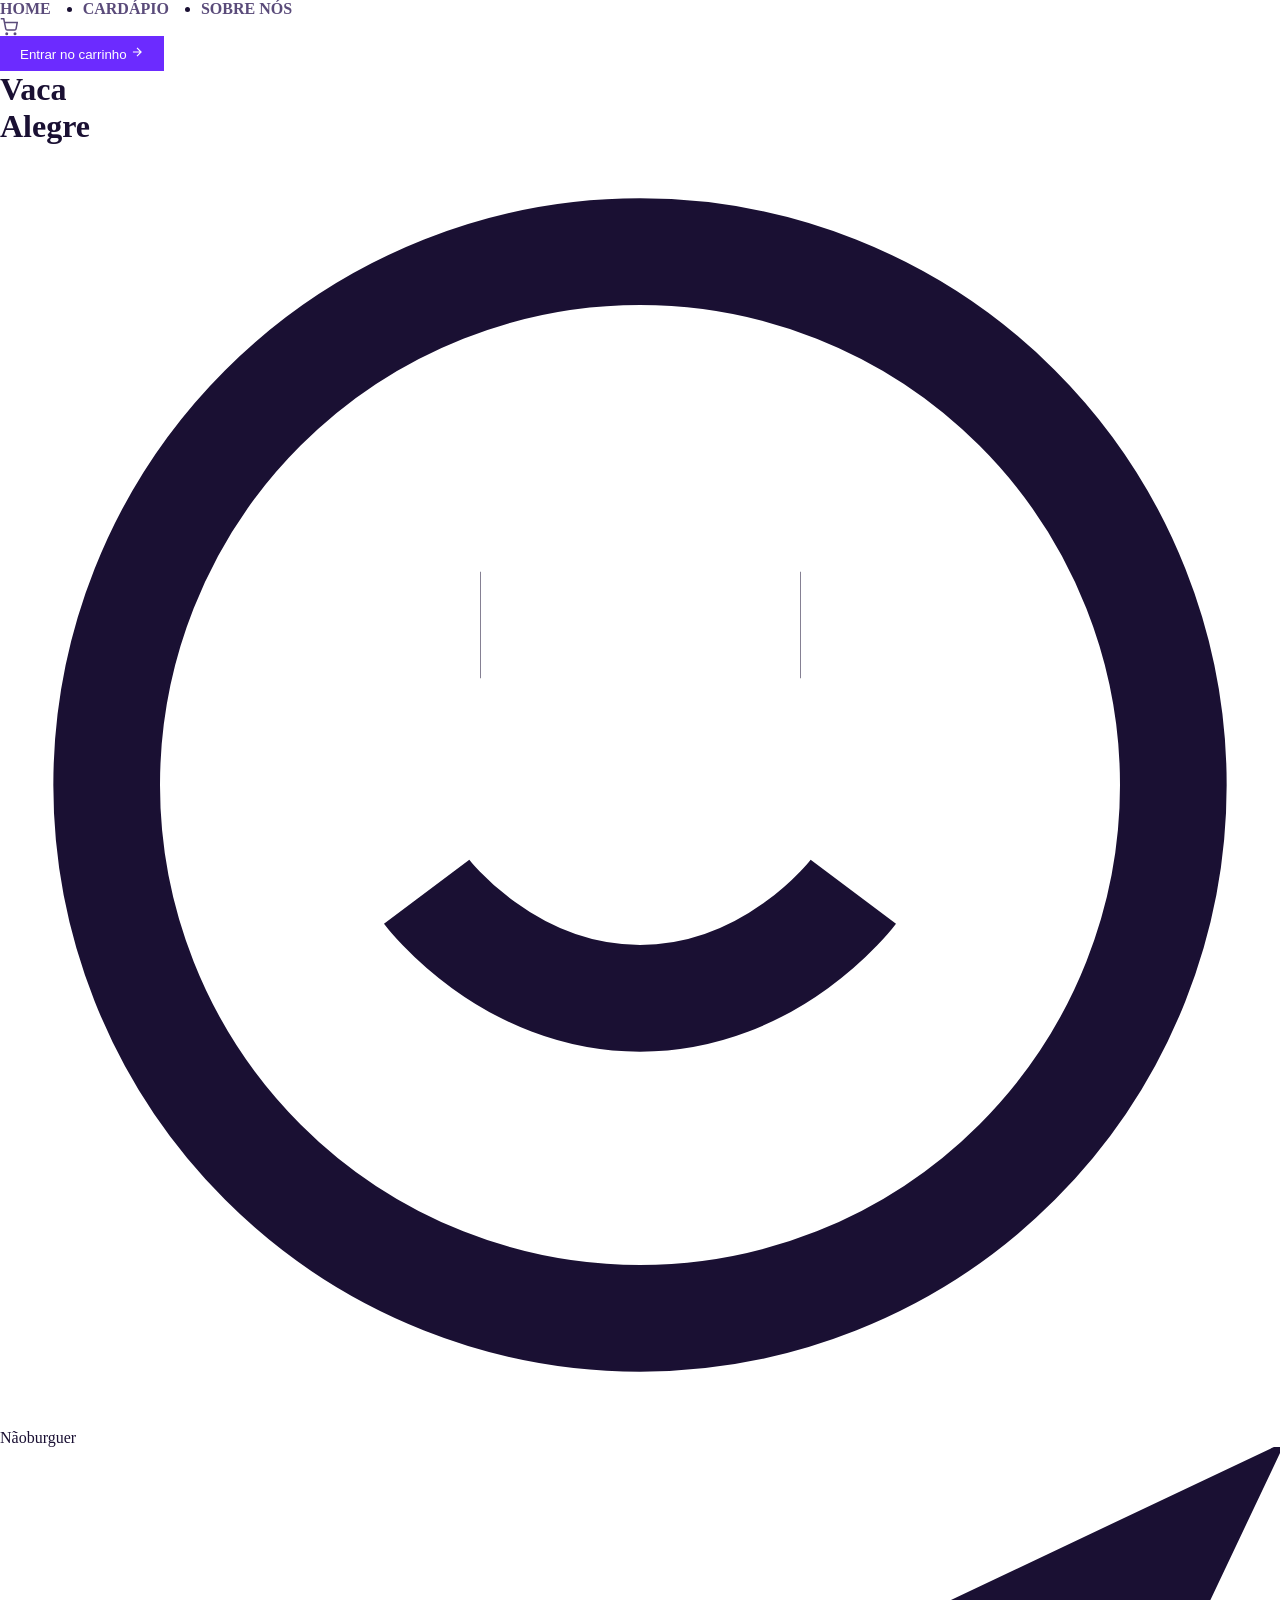
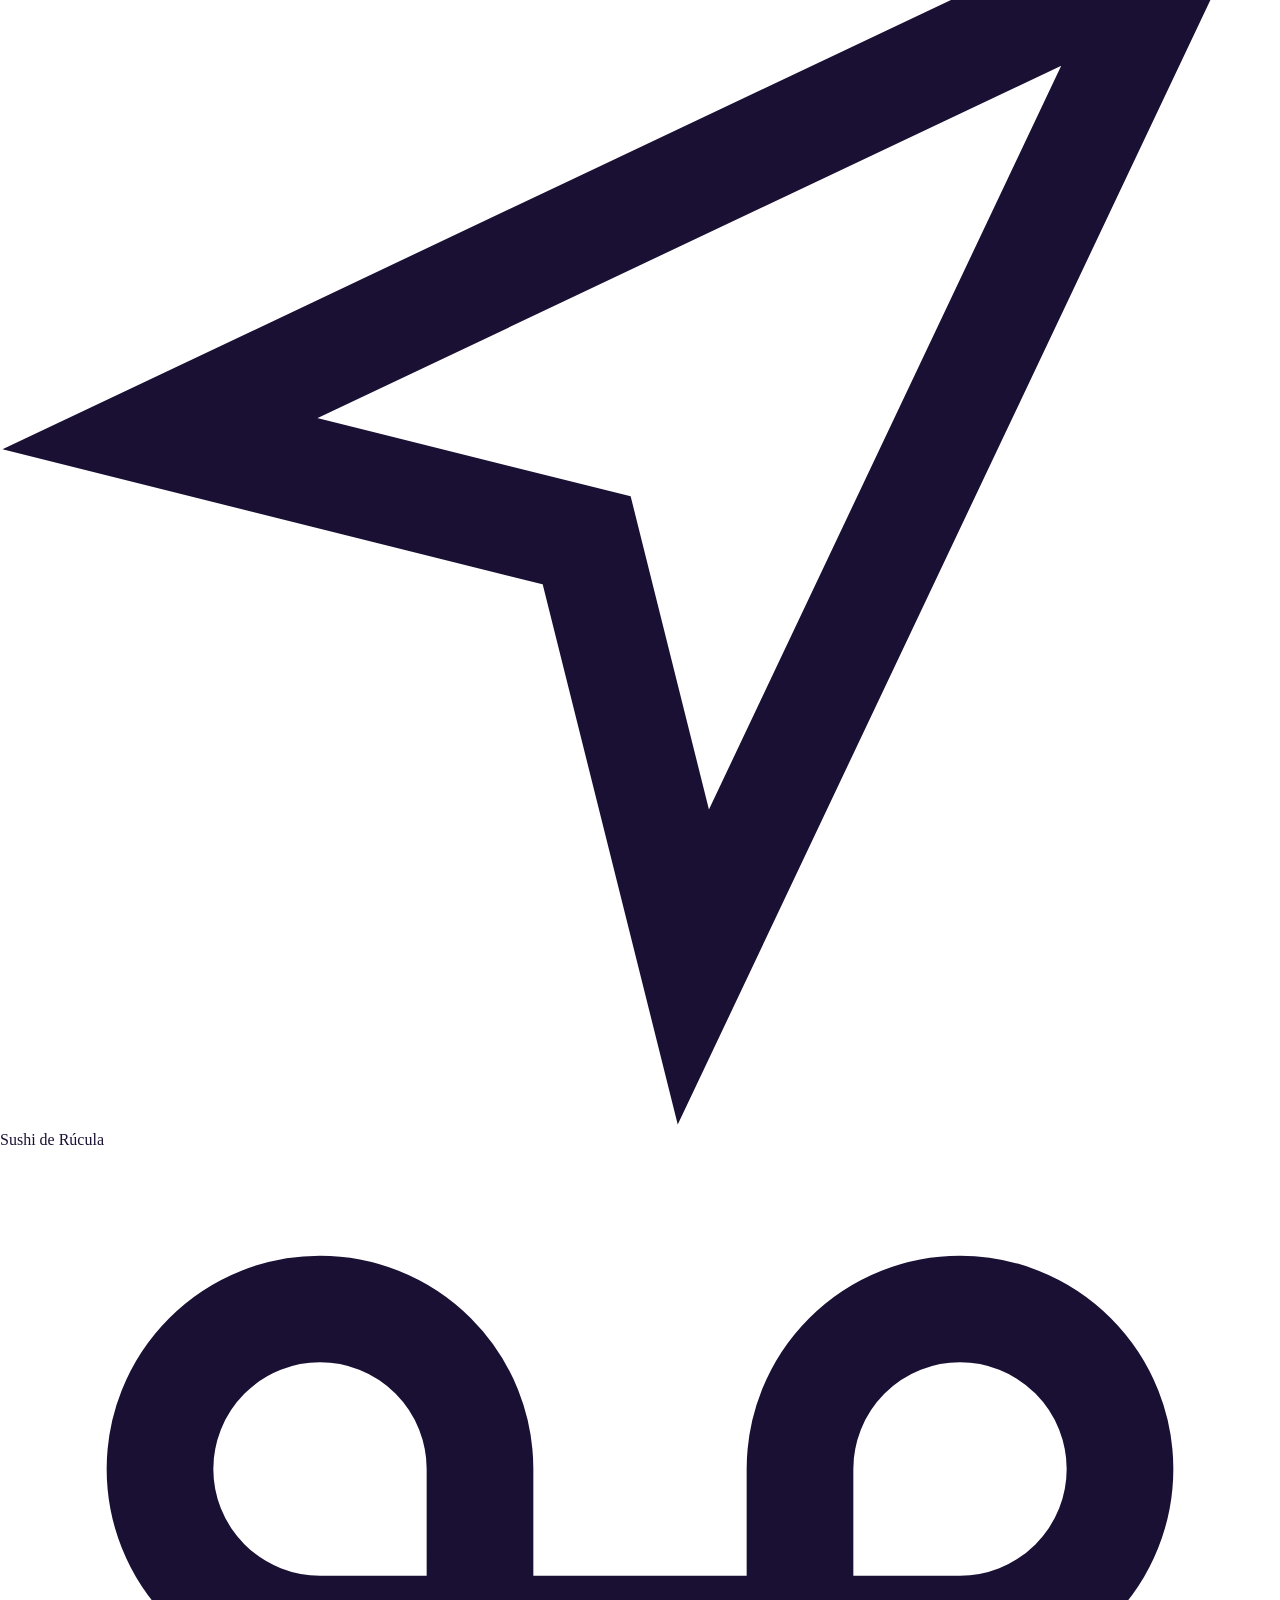
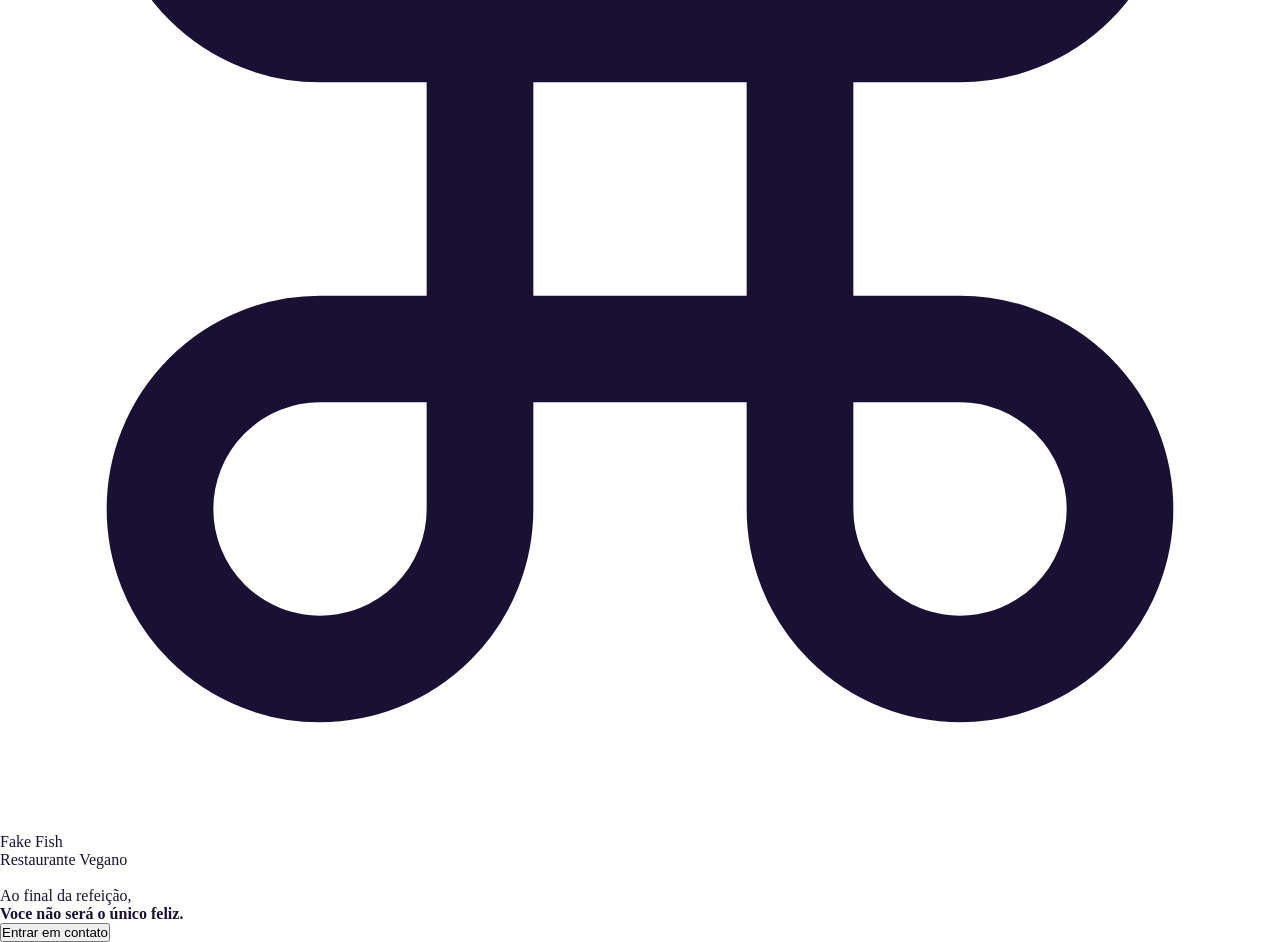
==== index.html @ 0da4cf73 "Primeiro commit" ====
<!DOCTYPE html>
<html lang="en">

<head>
    <meta charset="UTF-8">
    <meta name="viewport" content="width=device-width, initial-scale=1.0">
    <title>Vaca Alegre - Restaurante Vegano</title>
    <link rel="stylesheet" href="style.css">
</head>

<body>
    <nav>

        <div class="nav-logo">
        <img src="imagem/vaca-alegre-marca.svg" alt="">
        </div>
        <ul class="nav-links">
            <li> <a href="">Home</a></li>
            <li> <a href="">Cardápio</a></li>
            <li> <a href="">Sobre nós</a></li>
        </ul>
        <div class="nav-actions">
            <span class="nav-cart">
                <svg viewBox="0 0 24 24" fill="none" stroke="currentColor" stroke-width="2" width="18" height="18">
                    <circle cx="9" cy="21" r="1" />
                    <circle cx="20" cy="21" r="1" />
                    <path d="M1 1h4l2.68 13.39a2 2 0 0 0 2 1.61h9.72a2 2 0 0 0 2-1.61L23 6H6" />
                </svg>
            </span>
            <button class="btn-entrar">
                Entrar no carrinho
                <svg viewBox="0 0 24 24" fill="none" stroke="currentColor" stroke-width="2">
                    <path d="M5 12h14M12 5l7 7-7 7" />
                </svg>
            </button>
        </div>
    </nav>

    <div class="hero">
        <div class="hero-topo">
            <div class="hero-text">
                <h1 class="hero-title">
                    Vaca<br>
                    <span class="alegre"> Alegre</span>
                </h1>
            </div>
            <div class="hero-menu">
                <div class="hero-menu-item">
                    <svg viewBox="0 0 24 24" fill="none" stroke="currentColor" stroke-width="2">
                        <circle cx="12" cy="12" r="10" />
                        <path d="M8 14s1.5 2 4 2 4-2 4-2" />
                        <line x1="9" y1="9" x2="9.01" y2="9" />
                        <line x1="15" y1="9" x2="15.01" y2="9" />
                    </svg>
                    Nãoburguer
                </div>
                <div class="hero-menu-item">
                    <svg viewBox="0 0 24 24" fill="none" stroke="currentColor" stroke-width="2">
                        <path d="M3 11l19-9-9 19-2-8-8-2z" />
                    </svg>
                    Sushi de Rúcula
                </div>
                <div class="hero-menu-item">
                    <svg viewBox="0 0 24 24" fill="none" stroke="currentColor" stroke-width="2">
                        <path
                            d="M18 3a3 3 0 0 0-3 3v12a3 3 0 0 0 3 3 3 3 0 0 0 3-3 3 3 0 0 0-3-3H6a3 3 0 0 0-3 3 3 3 0 0 0 3 3 3 3 0 0 0 3-3V6a3 3 0 0 0-3-3 3 3 0 0 0-3 3 3 3 0 0 0 3 3h12a3 3 0 0 0 3-3 3 3 0 0 0-3-3z" />
                    </svg>
                    Fake Fish
                </div>
                <div class="hero-menu-item-active">
                    Restaurante Vegano
                </div>
            </div>
        </div>
        <div class="hero-banner">
            <img src="imagens/espaco.png" alt="">
            <div class="hero-banner-content">
                <p>
                    Ao final da refeição, <br>
                    <strong>Voce não será o único feliz.</strong>
                </p>
                <button class="btn-contato">
                    Entrar em contato
                </button>
            </div>
        </div>
    </div>
</body>

</html>
---- style.css ----
*{
    box-sizing: border-box;
    margin: 0;
    padding: 0;
}

body{
   background-color: #fff;
   color: #1a1033;
   overflow-x: hidden;
}
.nav{
    display: flex;
    align-items: center;
    justify-content: space-between;
    padding: 18px 48px;
    position: fixed;
    background-color: rgba(255, 255, 255, 0.92);
    top: 0;
    backdrop-filter: blur(12px);
    border-bottom: 2px solid rgba(108, 43, 255, 0.07);
}
.nav-logo{
    display: flex;
    align-items: center;
    gap: 6px;
}
.nav-links{
    display: flex;
    gap: 32px;
}
.nav-links a{
    text-decoration: none;
    font-weight: bold;
    text-transform: uppercase;
    color: #5a4b7a;
}
.nav-links a:hover{
    color: #6c2bff;
}
.nav-cart{
    color: #5a4b7a;
    display: flex;
    align-items: center;
    gap: 4px;

}
.btn-entrar{
    background-color: #6c2bff;
    color: white;
    border: none;
    padding: 9px 20px;
    cursor: pointer;
    gap: 6px;
    transform: background .2s, transform .15s;
}
.btn-entrar:hover{
    background: #5519ee;
    transform: translateY(-1px);
}
.btn-entrar svg{
    width: 14px; height: 14px;
}
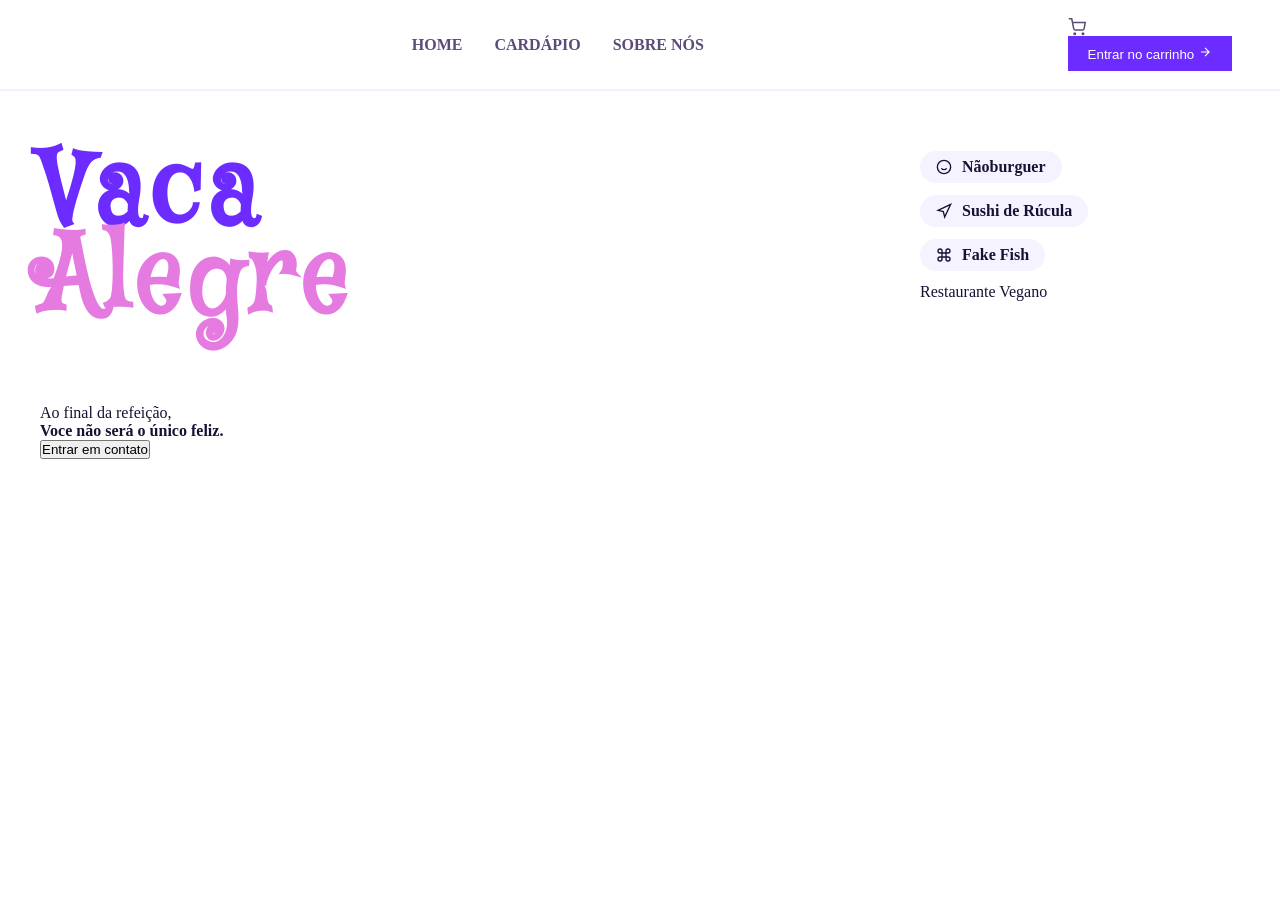
==== commit 73705c6e: "Segundo Commit 16/06" ====
--- a/index.html
+++ b/index.html
@@ -7,12 +7,13 @@
     <title>Vaca Alegre - Restaurante Vegano</title>
     <link rel="stylesheet" href="style.css">
 </head>
-
+<style>
+    @import url('https://fonts.googleapis.com/css2?family=Mystery+Quest&display=swap');
+</style>
 <body>
     <nav>
-
         <div class="nav-logo">
-        <img src="imagem/vaca-alegre-marca.svg" alt="">
+            <img src="imagens/vaca-alegre-marca.svg" alt="">
         </div>
         <ul class="nav-links">
             <li> <a href="">Home</a></li>
--- a/style.css
+++ b/style.css
@@ -1,51 +1,59 @@
-*{
+* {
     box-sizing: border-box;
     margin: 0;
     padding: 0;
 }
 
-body{
-   background-color: #fff;
-   color: #1a1033;
-   overflow-x: hidden;
+body {
+    background-color: #fff;
+    color: #1a1033;
+    overflow-x: hidden;
 }
-.nav{
+
+nav {
     display: flex;
     align-items: center;
     justify-content: space-between;
     padding: 18px 48px;
-    position: fixed;
+    position: sticky;
     background-color: rgba(255, 255, 255, 0.92);
     top: 0;
     backdrop-filter: blur(12px);
     border-bottom: 2px solid rgba(108, 43, 255, 0.07);
 }
-.nav-logo{
+
+.nav-logo {
     display: flex;
     align-items: center;
     gap: 6px;
 }
-.nav-links{
+
+.nav-links {
     display: flex;
     gap: 32px;
+    list-style: none;
 }
-.nav-links a{
+
+.nav-links a {
     text-decoration: none;
     font-weight: bold;
     text-transform: uppercase;
     color: #5a4b7a;
 }
-.nav-links a:hover{
+
+.nav-links a:hover {
     color: #6c2bff;
 }
-.nav-cart{
+
+.nav-cart {
     color: #5a4b7a;
     display: flex;
     align-items: center;
     gap: 4px;
 
 }
-.btn-entrar{
+
+.btn-entrar {
     background-color: #6c2bff;
     color: white;
     border: none;
@@ -54,10 +62,77 @@
     gap: 6px;
     transform: background .2s, transform .15s;
 }
-.btn-entrar:hover{
+
+.btn-entrar:hover {
     background: #5519ee;
     transform: translateY(-1px);
 }
-.btn-entrar svg{
-    width: 14px; height: 14px;
+
+.btn-entrar svg {
+    width: 14px;
+    height: 14px;
+}
+
+.hero {
+    padding: 60px 40px;
+    position: relative;
+    display: flex;
+    flex-direction: column;
+    gap: 32px;
+}
+
+.hero-topo {
+    display: flex;
+    justify-content: space-between;
+    align-items: flex-start;
+    width: 100%;
+    margin-bottom: 30px;
+}
+
+.hero-text {
+    flex: 1;
+    min-width: 400px;
+}
+
+.hero-title {
+    font-family: "Mystery Quest", system-ui;
+    font-weight: bold;
+    font-size: 102px;
+    line-height: .85;
+    letter-spacing: 6px;
+    color: #6c2bff;
+}
+
+.hero-title .alegre {
+    color: #e57ae0;
+}
+
+.hero-menu {
+    width: 320px;
+    display: flex;
+    flex-direction: column;
+    gap: 12px;
+    margin-left: auto;
+
+}
+
+.hero-menu-item {
+    display: flex;
+    align-items: center;
+    gap: 10px;
+    font-weight: bold;
+    background-color: #f5f3ff;
+    border-radius: 40px;
+    padding: 7px 16px;
+    width: fit-content;
+    cursor: pointer;
+    transition: background .2s;
+}
+.hero-menu-item :hover{
+    background-color: #ede8ff;
+}
+.hero-menu-item svg{
+    width: 16px;
+    height: 16px;
+    flex-shrink: 0;
 }
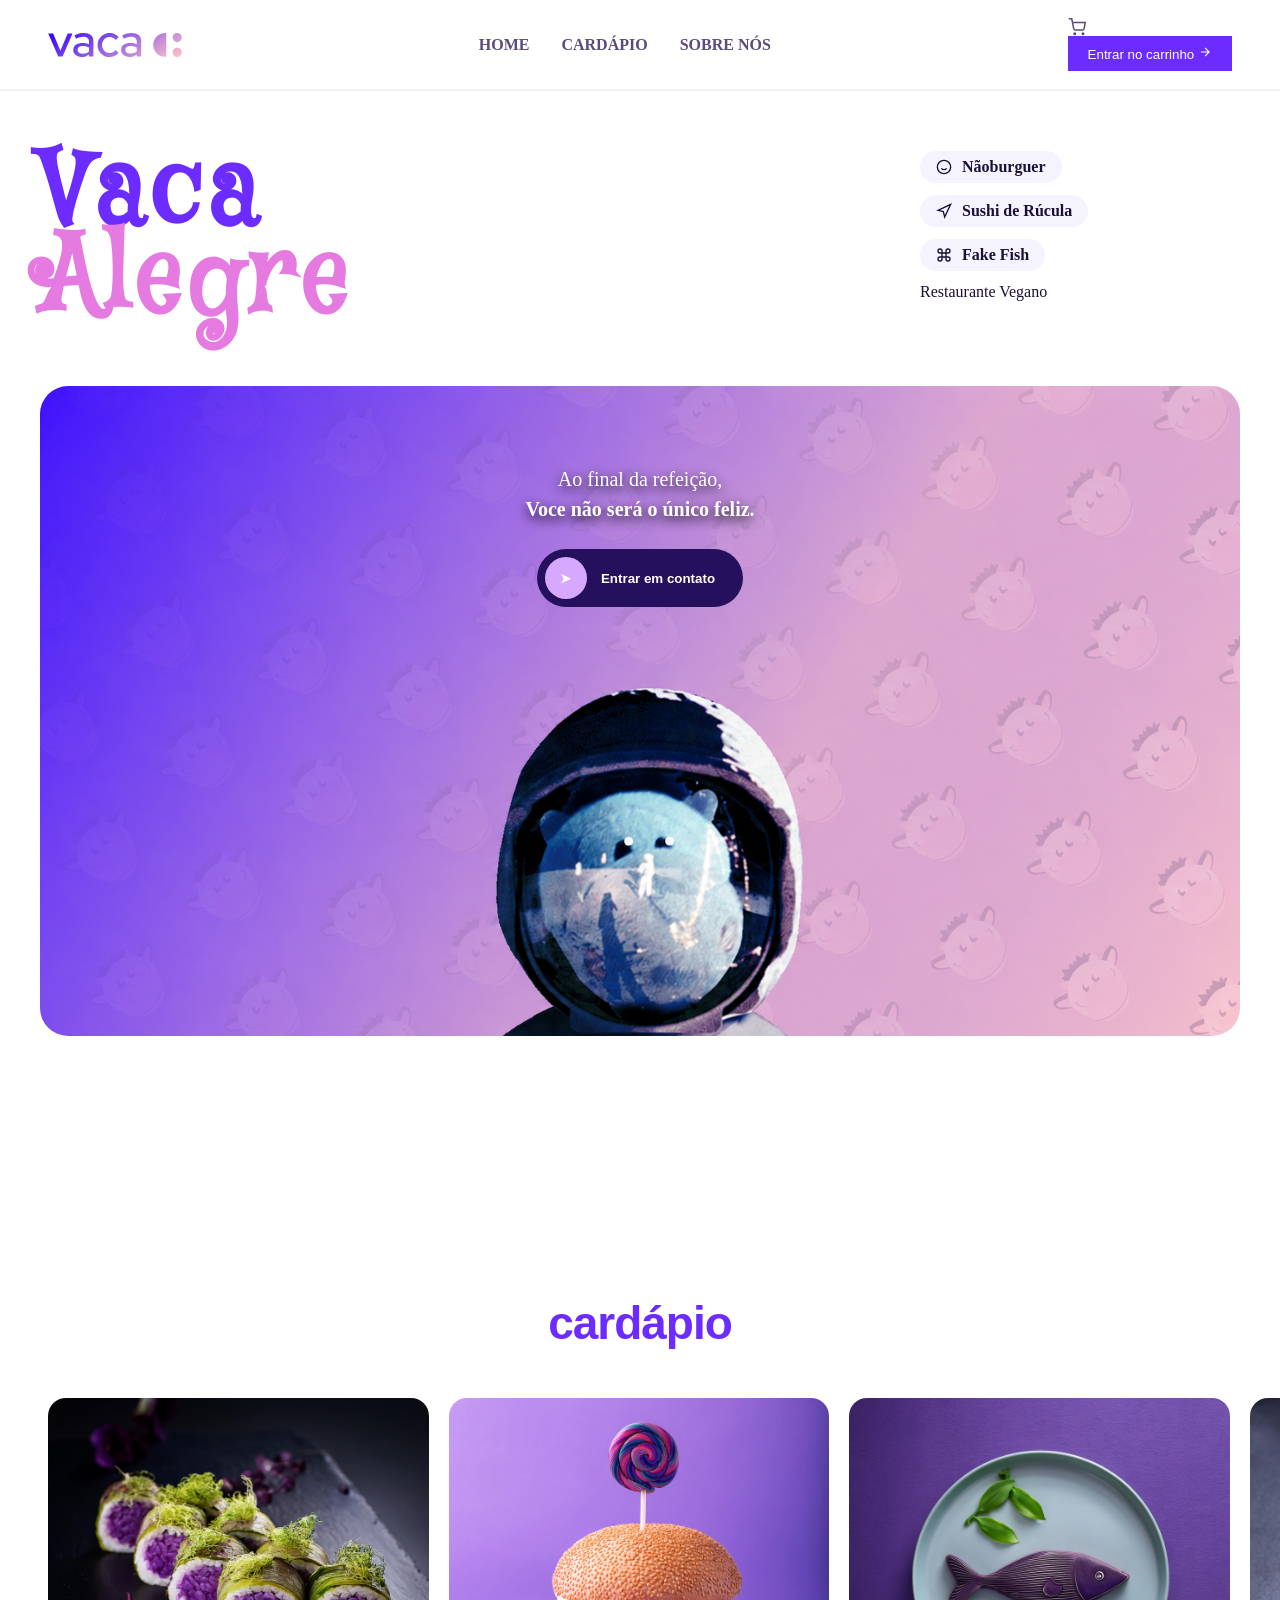
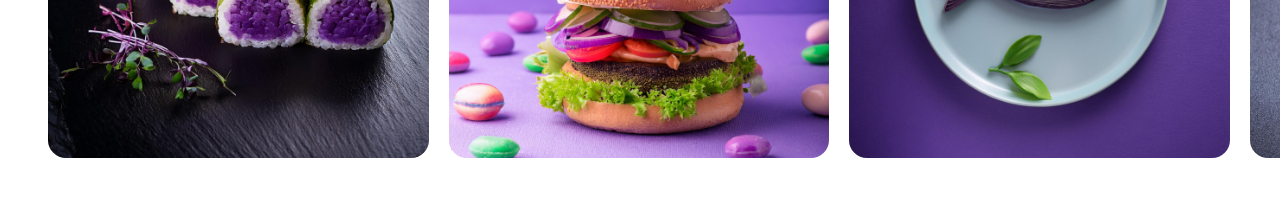
==== commit 4d59834f: "18/06 Quarto Commit" ====
--- a/index.html
+++ b/index.html
@@ -10,6 +10,7 @@
 <style>
     @import url('https://fonts.googleapis.com/css2?family=Mystery+Quest&display=swap');
 </style>
+
 <body>
     <nav>
         <div class="nav-logo">
@@ -86,6 +87,76 @@
             </div>
         </div>
     </div>
+    <div class="hero">
+
+    </div>
+    <div class="cardapio">
+        <h2 class="cardapio-title">cardápio</h2>
+        <div class="carrousel-wrapper">
+            <div class="carousel-track" id="carouselTrack">
+                <!--cards-->
+                <div class="card">
+                    <div class="card-img-placeholder">
+                        <img src="fotos/cardapio/sushi-de-rucula.jpg" alt=""
+                            style="width: 100%; height: 100%; object-fit: cover;">
+                    </div>
+                    <div class="card-info">
+                        <h3>Sushi de Rúcula</h3>
+                        <p>Combinado especial de rolinhos veganos com ingredientes fresquíssimos</p>
+                        <span class="card-tag">Acompanha: suco de laranja e amor</span>
+                    </div>
+                </div>
+
+
+                <div class="card featured">
+                    <div class="card-img-placeholder">
+                        <img src="fotos/cardapio/nao-burger.jpg" alt=""
+                            style="width: 100%; height: 100%; object-fit: cover;">
+                    </div>
+                    <div class="card-info">
+                        <h3>Não Burguer</h3>
+                        <p>Absurdamente Saboroso hambúrguer de plantas de inspiração vegana.</p>
+                        <span class="card-tag">Acompanha: fritas, suco de laranja e amor</span>
+                    </div>
+                </div>
+
+                <div class="card">
+                    <div class="card-img-placeholder">
+                        <img src="fotos/cardapio/fake-fish.jpg" alt=""
+                            style="width: 100%; height: 100%; object-fit: cover;">
+                    </div>
+                    <div class="card-info">
+                        <h3>Fake Fish</h3>
+                        <p>Peixe bom e gostoso! Voce vai pedir para falar que não é peixe de verdade.</p>
+                        <span class="card-tag">Acompanha: Batata, suco de laranja e amor</span> 
+                    </div>
+                </div>
+
+                    <div class="card">
+                <div class="card-img-placeholder">
+                    <img src="fotos/cardapio/escondidinho-veg.jpg" alt="" style="width: 100%; height: 100%; object-fit: cover;">
+                </div>
+                <div class="card-info">
+                    <h3>Escondidinho Vegtariano</h3>
+                    <p>Um escondidinho de berinjela que combina com molho de tomate seco.</p>
+                    <span class="card-tag">Acompanha: manjericão, suco de laranja e amor</span>
+                </div>
+            
+            </div>
+                <div class="card">
+                <div class="card-img-placeholder">
+                    <img src="fotos/cardapio/quibeleza.jpg" alt="" style="width: 100%; height: 100%; object-fit: cover;">
+                </div>
+                <div class="card-info">
+                    <h3>Quibeleza</h3>
+                    <p>Quibe de beterraba crocante com frescor de hortelã</p>
+                    <span class="card-tag">Acompanha: suco de frutas vermelhas e amor</span>
+                </div>
+            </div>
+            </div>
+        </div>
+    </div>
+
 </body>
 
 </html>
--- a/style.css
+++ b/style.css
@@ -128,11 +128,151 @@
     cursor: pointer;
     transition: background .2s;
 }
-.hero-menu-item :hover{
+
+.hero-menu-item :hover {
     background-color: #ede8ff;
 }
-.hero-menu-item svg{
+
+.hero-menu-item svg {
     width: 16px;
     height: 16px;
     flex-shrink: 0;
+}
+
+.hero-menu-item.active {
+    color: #fff;
+    text-transform: uppercase;
+    font-weight: bold;
+    background-color: #6c2bff;
+}
+
+.hero-banner {
+    position: relative;
+    border-radius: 28px;
+    min-height: 300px;
+    overflow: hidden;
+}
+
+.hero-banner img {
+    width: 100%;
+    height: 650px;
+    object-fit: cover;
+    display: block;
+}
+
+.hero-banner-content {
+    position: absolute;
+    top: 12%;
+    left: 50%;
+    text-align: center;
+    width: 100%;
+    transform: translateX(-50%);
+}
+
+.hero-banner-content p {
+    color: white;
+    margin-bottom: 25px;
+    font-size: 20px;
+    text-shadow: 0 4px 12px rgba(0, 0, 0.35);
+    line-height: 1.5;
+}
+
+.hero-banner-content p .strong {
+    color: #fff;
+    font-weight: bold;
+
+}
+
+.btn-contato {
+    display: inline-flex;
+    align-items: center;
+    gap: 14px;
+    background-color: #24105c;
+    color: white;
+    border: none;
+    border-radius: 50px;
+    padding: 8px 28px 8px 8px;
+    font-weight: bold;
+    cursor: pointer;
+    transition: all .3s ease;
+}
+
+.btn-contato::before {
+    content: "➤";
+    width: 42px;
+    height: 42px;
+    background-color: #d7a8ff;
+    border-radius: 50%;
+    display: flex;
+    align-items: center;
+    justify-content: center;
+    transition: transform .4s ease;
+
+}
+
+.btn-contato:hover::before {
+    transform: translateX(10px);
+
+}
+
+.btn-contato:hover {
+    transform: translateY(-2px);
+}
+
+.cardapio {
+    padding: 80px 48px 60px;
+}
+
+.cardapio-title {
+    font-family: sans-serif;
+    font-weight: bold;
+    font-size: 46px;
+    text-align: center;
+    margin-bottom: 48px;
+    letter-spacing: -1px;
+    color: #6c2bff;
+}
+
+.carousel-wrapper {
+    position: relative;
+
+}
+
+.carousel-track-outer {
+    overflow: hidden;
+    border-radius: 18px;
+}
+
+.carousel-track {
+    display: flex;
+    gap: 20px;
+}
+
+.card {
+    flex: 0 0 calc(33.333% - 14px);
+    border-radius: 18px;
+    overflow: hidden;
+    position: relative;
+    min-height: 360px;
+    display: flex;
+    flex-direction: column;
+    justify-content: flex-end;
+    transition: transform .25s;
+    background-color: #f6f4ff;
+}
+
+.car:hover {
+    transform: translateY(-4px);
+
+}
+
+.card-img-placeholder {
+    position: absolute;
+    background: linear-gradient(160deg, ddd5ff 0%, #f8d7fa 100%);
+    display: flex;
+    align-items: center;
+    justify-content: center;
+    text-transform: uppercase;
+    color: #5a4b7a;
+    inset: 0;
 }
